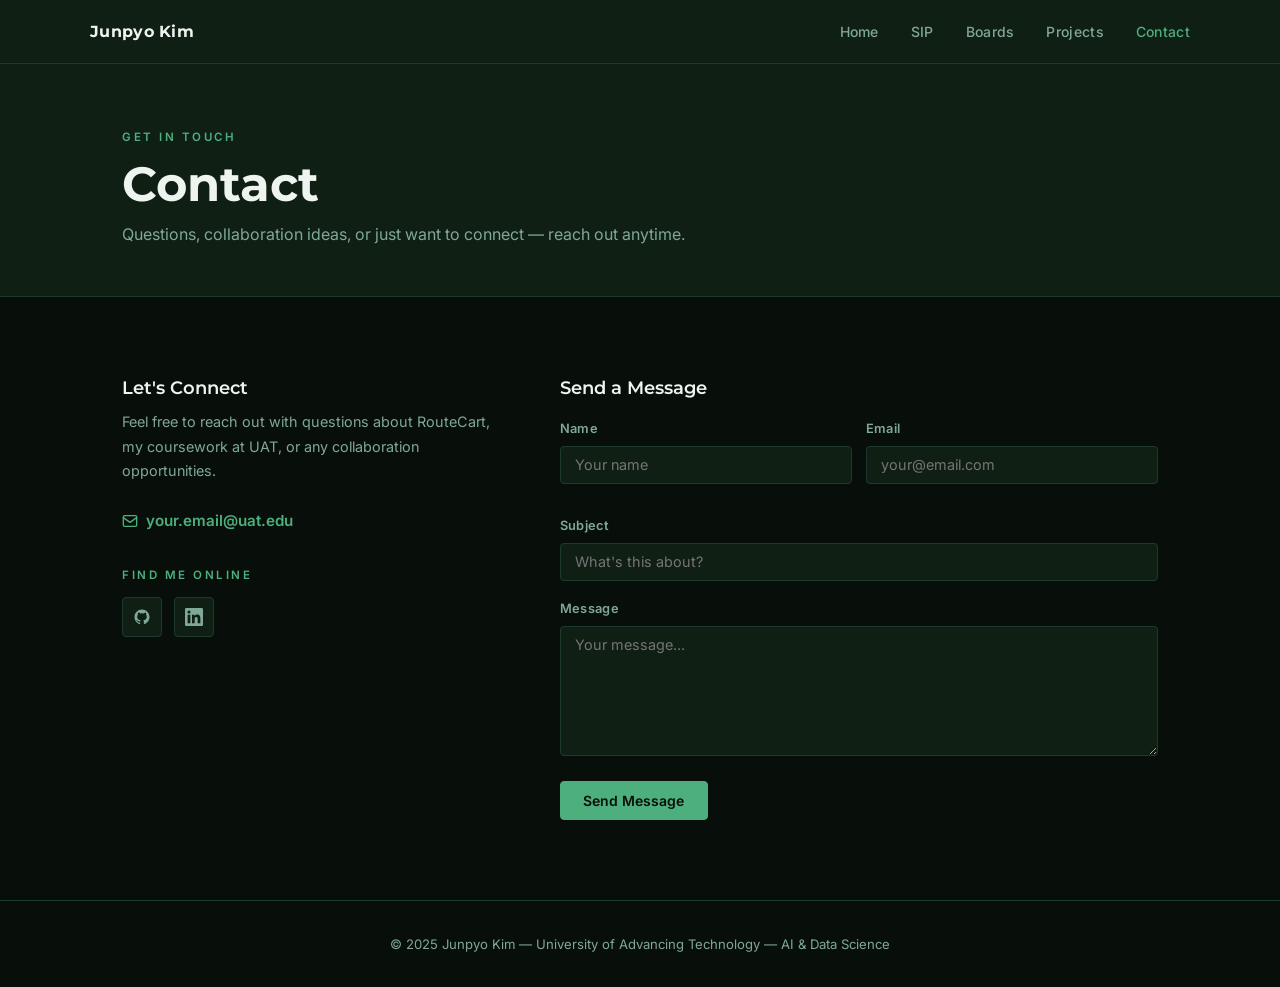
==== contact.html @ fd2a0d1b "Add SIP website: 5-page static site for RouteCart SIP311 Pages: homepage, SIP (full PPTX content + p" ====
<!DOCTYPE html>
<html lang="en">
<head>
  <meta charset="UTF-8" />
  <meta name="viewport" content="width=device-width, initial-scale=1.0" />
  <title>Contact | Junpyo Kim</title>
  <link rel="preconnect" href="https://fonts.googleapis.com" />
  <link rel="preconnect" href="https://fonts.gstatic.com" crossorigin />
  <link href="https://fonts.googleapis.com/css2?family=Inter:wght@400;500;600&family=Montserrat:wght@600;700;800&display=swap" rel="stylesheet" />
  <link rel="stylesheet" href="css/style.css" />
</head>
<body>

  <nav>
    <div class="nav-inner">
      <a href="index.html" class="nav-logo">Junpyo Kim</a>
      <ul class="nav-links">
        <li><a href="index.html">Home</a></li>
        <li><a href="sip.html">SIP</a></li>
        <li><a href="boards.html">Boards</a></li>
        <li><a href="projects.html">Projects</a></li>
        <li><a href="contact.html">Contact</a></li>
      </ul>
      <button class="hamburger" aria-label="Toggle menu">
        <span></span><span></span><span></span>
      </button>
    </div>
  </nav>

  <div class="mobile-menu">
    <a href="index.html">Home</a>
    <a href="sip.html">SIP</a>
    <a href="boards.html">Boards</a>
    <a href="projects.html">Projects</a>
    <a href="contact.html">Contact</a>
  </div>

  <main>

    <div class="page-header">
      <div class="container">
        <span class="label">Get in Touch</span>
        <h1>Contact</h1>
        <p>Questions, collaboration ideas, or just want to connect — reach out anytime.</p>
      </div>
    </div>

    <section>
      <div class="container">
        <div class="contact-layout">

          <!-- Left: Info + Social -->
          <div class="contact-info-block">
            <h3>Let's Connect</h3>
            <p>Feel free to reach out with questions about RouteCart, my coursework at UAT, or any collaboration opportunities.</p>

            <!-- Replace with your real email -->
            <a href="mailto:your.email@uat.edu" class="contact-email">
              <svg width="16" height="16" viewBox="0 0 24 24" fill="none" stroke="currentColor" stroke-width="2" stroke-linecap="round" stroke-linejoin="round">
                <rect x="2" y="4" width="20" height="16" rx="2"/>
                <path d="M2 7l10 7 10-7"/>
              </svg>
              your.email@uat.edu
            </a>

            <div>
              <span class="label" style="margin-bottom: 0.75rem;">Find Me Online</span>
              <div class="social-row">

                <!-- GitHub — replace href with your GitHub profile URL -->
                <a href="#" class="social-btn" aria-label="GitHub" title="GitHub">
                  <svg width="18" height="18" viewBox="0 0 24 24" fill="currentColor">
                    <path d="M12 2C6.477 2 2 6.477 2 12c0 4.418 2.865 8.166 6.839 9.489.5.092.682-.217.682-.482 0-.237-.009-.868-.013-1.703-2.782.604-3.369-1.342-3.369-1.342-.454-1.155-1.11-1.462-1.11-1.462-.908-.62.069-.608.069-.608 1.003.07 1.531 1.03 1.531 1.03.892 1.529 2.341 1.087 2.91.832.092-.647.35-1.088.636-1.338-2.22-.253-4.555-1.11-4.555-4.943 0-1.091.39-1.984 1.029-2.683-.103-.253-.446-1.27.098-2.647 0 0 .84-.269 2.75 1.025A9.578 9.578 0 0 1 12 6.836a9.59 9.59 0 0 1 2.504.337c1.909-1.294 2.747-1.025 2.747-1.025.546 1.377.202 2.394.1 2.647.64.699 1.028 1.592 1.028 2.683 0 3.842-2.339 4.687-4.566 4.935.359.309.678.919.678 1.852 0 1.336-.012 2.415-.012 2.743 0 .267.18.578.688.48C19.138 20.163 22 16.418 22 12c0-5.523-4.477-10-10-10z"/>
                  </svg>
                </a>

                <!-- LinkedIn — replace href with your LinkedIn profile URL -->
                <a href="#" class="social-btn" aria-label="LinkedIn" title="LinkedIn">
                  <svg width="18" height="18" viewBox="0 0 24 24" fill="currentColor">
                    <path d="M20.447 20.452h-3.554v-5.569c0-1.328-.027-3.037-1.852-3.037-1.853 0-2.136 1.445-2.136 2.939v5.667H9.351V9h3.414v1.561h.046c.477-.9 1.637-1.85 3.37-1.85 3.601 0 4.267 2.37 4.267 5.455v6.286zM5.337 7.433a2.062 2.062 0 0 1-2.063-2.065 2.064 2.064 0 1 1 2.063 2.065zm1.782 13.019H3.555V9h3.564v11.452zM22.225 0H1.771C.792 0 0 .774 0 1.729v20.542C0 23.227.792 24 1.771 24h20.451C23.2 24 24 23.227 24 22.271V1.729C24 .774 23.2 0 22.222 0h.003z"/>
                  </svg>
                </a>

                <!-- Add more social icons here as needed -->
                <!-- Instagram example:
                <a href="#" class="social-btn" aria-label="Instagram" title="Instagram">
                  <svg width="18" height="18" viewBox="0 0 24 24" fill="none" stroke="currentColor" stroke-width="2" stroke-linecap="round" stroke-linejoin="round">
                    <rect x="2" y="2" width="20" height="20" rx="5" ry="5"/>
                    <circle cx="12" cy="12" r="4"/>
                    <circle cx="17.5" cy="6.5" r="1" fill="currentColor" stroke="none"/>
                  </svg>
                </a>
                -->

              </div>
            </div>
          </div>

          <!-- Right: Inquiry Form -->
          <div>
            <h3 style="margin-bottom: 1.25rem;">Send a Message</h3>
            <form id="contact-form" novalidate>
              <div class="card-grid grid-2" style="gap: 0.85rem; margin-bottom: 0;">
                <div class="form-group">
                  <label for="name">Name</label>
                  <input type="text" id="name" name="name" placeholder="Your name" required />
                </div>
                <div class="form-group">
                  <label for="email">Email</label>
                  <input type="email" id="email" name="email" placeholder="your@email.com" required />
                </div>
              </div>
              <div class="form-group" style="margin-top: 0.85rem;">
                <label for="subject">Subject</label>
                <input type="text" id="subject" name="subject" placeholder="What's this about?" />
              </div>
              <div class="form-group">
                <label for="message">Message</label>
                <textarea id="message" name="message" placeholder="Your message..." required></textarea>
              </div>
              <button type="submit" class="btn btn-primary">Send Message</button>
              <div id="form-success">&#10003; Message received — I'll get back to you soon!</div>
            </form>
          </div>

        </div>
      </div>
    </section>

  </main>

  <footer>
    <p>&copy; 2025 Junpyo Kim &mdash; University of Advancing Technology &mdash; AI &amp; Data Science</p>
  </footer>

  <script src="js/main.js"></script>
</body>
</html>
---- css/style.css ----
/* === Variables & Reset === */
*, *::before, *::after { box-sizing: border-box; margin: 0; padding: 0; }

:root {
  --bg:         #080f0a;
  --surface:    #101f14;
  --surface-2:  #172a1c;
  --green-dark: #1a3d27;
  --accent:     #4caf7d;
  --accent-dim: rgba(76, 175, 125, 0.12);
  --accent-border: rgba(76, 175, 125, 0.3);
  --text:       #eef4f0;
  --text-muted: #7fa898;
  --border:     #1e3a2e;
  --nav-h:      64px;
  --max-w:      1100px;
  --r:          8px;
  --r-sm:       4px;
  --font-head:  'Montserrat', sans-serif;
  --font-body:  'Inter', sans-serif;
}

html { scroll-behavior: smooth; }

body {
  background: var(--bg);
  color: var(--text);
  font-family: var(--font-body);
  font-size: 16px;
  line-height: 1.7;
  min-height: 100vh;
}

a { color: var(--accent); text-decoration: none; }
a:hover { text-decoration: underline; }
img { max-width: 100%; display: block; }
ul { list-style: none; }

/* === Navigation === */
nav {
  position: fixed;
  top: 0; left: 0; right: 0;
  height: var(--nav-h);
  background: var(--surface);
  border-bottom: 1px solid var(--border);
  z-index: 100;
  display: flex;
  align-items: center;
  padding: 0 2rem;
}

.nav-inner {
  display: flex;
  align-items: center;
  justify-content: space-between;
  width: 100%;
  max-width: var(--max-w);
  margin: 0 auto;
}

.nav-logo {
  font-family: var(--font-head);
  font-size: 1rem;
  font-weight: 700;
  color: var(--text);
  letter-spacing: 0.3px;
}
.nav-logo:hover { color: var(--accent); text-decoration: none; }

.nav-links {
  display: flex;
  gap: 2rem;
}
.nav-links a {
  color: var(--text-muted);
  font-size: 0.875rem;
  font-weight: 500;
  letter-spacing: 0.3px;
  transition: color 0.2s;
}
.nav-links a:hover,
.nav-links a.active { color: var(--accent); text-decoration: none; }

.hamburger {
  display: none;
  flex-direction: column;
  gap: 5px;
  cursor: pointer;
  background: none;
  border: none;
  padding: 4px;
}
.hamburger span {
  display: block;
  width: 22px;
  height: 2px;
  background: var(--text-muted);
  border-radius: 2px;
  transition: all 0.25s;
}

.mobile-menu {
  display: none;
  position: fixed;
  top: var(--nav-h);
  left: 0; right: 0;
  background: var(--surface);
  border-bottom: 1px solid var(--border);
  padding: 0.5rem 2rem 1rem;
  z-index: 99;
}
.mobile-menu.open { display: block; }
.mobile-menu a {
  display: block;
  padding: 0.65rem 0;
  color: var(--text-muted);
  font-size: 0.95rem;
  border-bottom: 1px solid var(--border);
}
.mobile-menu a:last-child { border-bottom: none; }
.mobile-menu a.active,
.mobile-menu a:hover { color: var(--accent); text-decoration: none; }

/* === Layout === */
main { padding-top: var(--nav-h); }

.container {
  max-width: var(--max-w);
  margin: 0 auto;
  padding: 0 2rem;
}

section { padding: 5rem 0; }
section + section { border-top: 1px solid var(--border); }

/* === Typography === */
h1, h2, h3, h4 {
  font-family: var(--font-head);
  line-height: 1.2;
  color: var(--text);
}
h1 { font-size: clamp(2rem, 5vw, 3rem); font-weight: 700; }
h2 { font-size: clamp(1.4rem, 3vw, 1.9rem); font-weight: 700; }
h3 { font-size: 1.1rem; font-weight: 600; }
h4 { font-size: 0.95rem; font-weight: 600; }

.label {
  display: block;
  font-size: 0.72rem;
  font-weight: 600;
  letter-spacing: 2.5px;
  text-transform: uppercase;
  color: var(--accent);
  margin-bottom: 0.6rem;
}

.section-lead {
  color: var(--text-muted);
  max-width: 65ch;
  margin-top: 0.75rem;
  margin-bottom: 2.5rem;
}

/* === Page Header === */
.page-header {
  background: var(--surface);
  border-bottom: 1px solid var(--border);
  padding: 4rem 0 3rem;
}
.page-header .label { margin-bottom: 0.5rem; }
.page-header h1 { margin-bottom: 0.5rem; }
.page-header p { color: var(--text-muted); max-width: 60ch; }

/* === Hero === */
.hero {
  min-height: calc(100vh - var(--nav-h));
  display: flex;
  align-items: center;
  background:
    radial-gradient(ellipse at 15% 60%, rgba(26,61,39,.45) 0%, transparent 55%),
    radial-gradient(ellipse at 85% 15%, rgba(76,175,125,.06) 0%, transparent 50%),
    var(--bg);
  padding: 5rem 0;
}
.hero-eyebrow { margin-bottom: 0.75rem; }
.hero h1 { margin-bottom: 0.85rem; }
.hero-sub {
  font-size: 1.1rem;
  color: var(--text-muted);
  max-width: 54ch;
  margin-bottom: 2.25rem;
}

/* === Buttons === */
.btn-group { display: flex; gap: 0.85rem; flex-wrap: wrap; }

.btn {
  display: inline-flex;
  align-items: center;
  gap: 0.4rem;
  padding: 0.6rem 1.4rem;
  border-radius: var(--r-sm);
  font-size: 0.875rem;
  font-weight: 600;
  font-family: var(--font-body);
  cursor: pointer;
  transition: all 0.2s;
  border: 1px solid transparent;
  text-decoration: none;
}
.btn:hover { text-decoration: none; }

.btn-primary {
  background: var(--accent);
  color: #080f0a;
  border-color: var(--accent);
}
.btn-primary:hover { background: #5dc98e; color: #080f0a; }

.btn-outline {
  background: transparent;
  color: var(--accent);
  border-color: var(--accent);
}
.btn-outline:hover { background: var(--accent-dim); color: var(--accent); }

/* === Cards === */
.card {
  background: var(--surface);
  border: 1px solid var(--border);
  border-radius: var(--r);
  padding: 1.75rem;
  transition: border-color 0.2s, background 0.2s;
}
.card:hover { border-color: var(--accent); background: var(--surface-2); }

.card-grid   { display: grid; gap: 1.25rem; }
.grid-2      { grid-template-columns: repeat(2, 1fr); }
.grid-3      { grid-template-columns: repeat(3, 1fr); }

/* === Quick-nav cards (homepage) === */
.quick-cards { display: grid; grid-template-columns: repeat(4, 1fr); gap: 1rem; }

.quick-card {
  background: var(--surface);
  border: 1px solid var(--border);
  border-radius: var(--r);
  padding: 1.5rem;
  display: flex;
  flex-direction: column;
  gap: 0.4rem;
  transition: all 0.2s;
}
.quick-card:hover {
  border-color: var(--accent);
  background: var(--surface-2);
  text-decoration: none;
  transform: translateY(-2px);
}
.quick-card-icon { font-size: 1.4rem; margin-bottom: 0.3rem; }
.quick-card h3 { color: var(--text); font-size: 0.95rem; }
.quick-card p  { color: var(--text-muted); font-size: 0.82rem; line-height: 1.45; }

/* === Tags / Badges === */
.tag {
  display: inline-block;
  padding: 0.18rem 0.6rem;
  background: var(--accent-dim);
  color: var(--accent);
  border: 1px solid var(--accent-border);
  border-radius: 100px;
  font-size: 0.73rem;
  font-weight: 600;
}
.tag-course {
  background: rgba(127, 168, 152, 0.1);
  color: var(--text-muted);
  border-color: var(--border);
}
.tags { display: flex; flex-wrap: wrap; gap: 0.45rem; margin-top: 1rem; }

/* === Timeline === */
.timeline {
  position: relative;
  padding-left: 1.75rem;
  display: flex;
  flex-direction: column;
  gap: 0;
}
.timeline::before {
  content: '';
  position: absolute;
  left: 0;
  top: 8px; bottom: 8px;
  width: 2px;
  background: var(--border);
}
.timeline-item {
  position: relative;
  padding: 0 0 2rem 1.5rem;
}
.timeline-item:last-child { padding-bottom: 0; }
.timeline-item::before {
  content: '';
  position: absolute;
  left: calc(-1.75rem + -1px);
  top: 6px;
  width: 10px; height: 10px;
  background: var(--accent);
  border-radius: 50%;
  border: 2px solid var(--bg);
}
.timeline-date {
  font-size: 0.78rem;
  font-weight: 600;
  color: var(--accent);
  margin-bottom: 0.3rem;
  letter-spacing: 0.5px;
}
.timeline-item h4 { margin-bottom: 0.25rem; }
.timeline-item p { color: var(--text-muted); font-size: 0.9rem; }

/* === Prior Art === */
.prior-art-list { display: flex; flex-direction: column; gap: 0.85rem; }

.prior-art-item {
  background: var(--surface);
  border: 1px solid var(--border);
  border-radius: var(--r);
  padding: 1.1rem 1.4rem;
  display: grid;
  grid-template-columns: 180px 1fr;
  gap: 0.25rem 1.5rem;
  align-items: start;
  transition: border-color 0.2s;
}
.prior-art-item:hover { border-color: var(--border); }

.prior-art-name {
  font-weight: 600;
  font-size: 0.9rem;
  color: var(--text);
  grid-row: 1;
}
.prior-art-diff {
  font-size: 0.82rem;
  color: var(--accent);
  font-weight: 500;
  font-style: italic;
  grid-row: 2;
}
.prior-art-desc {
  color: var(--text-muted);
  font-size: 0.875rem;
  grid-column: 2;
  grid-row: 1 / span 2;
  align-self: center;
}

/* === Placeholders === */
.placeholder-box {
  background: var(--surface);
  border: 2px dashed var(--border);
  border-radius: var(--r);
  padding: 3rem 2rem;
  text-align: center;
  color: var(--text-muted);
}
.placeholder-box h3 { color: var(--text); margin-bottom: 0.5rem; }
.placeholder-box p { font-size: 0.9rem; }

.image-grid {
  display: grid;
  grid-template-columns: repeat(3, 1fr);
  gap: 1rem;
  margin-top: 1.5rem;
}
.image-slot {
  aspect-ratio: 4/3;
  background: var(--surface);
  border: 2px dashed var(--border);
  border-radius: var(--r);
  display: flex;
  align-items: center;
  justify-content: center;
  flex-direction: column;
  gap: 0.4rem;
  color: var(--text-muted);
  font-size: 0.78rem;
  text-align: center;
}
.image-slot svg { opacity: 0.35; }

/* === SIP Brief slot === */
.brief-slot {
  background: var(--surface);
  border: 1px solid var(--border);
  border-radius: var(--r);
  overflow: hidden;
}
.brief-slot iframe {
  width: 100%;
  height: 600px;
  border: none;
  display: block;
}

/* === Boards === */
.objective-card {
  background: var(--surface);
  border: 1px solid var(--border);
  border-radius: var(--r);
  padding: 1.75rem;
  transition: all 0.2s;
}
.objective-card:hover { border-color: var(--accent); background: var(--surface-2); }
.obj-number {
  font-size: 2.5rem;
  font-weight: 800;
  font-family: var(--font-head);
  color: var(--accent);
  opacity: 0.25;
  line-height: 1;
  margin-bottom: 0.75rem;
}
.objective-card h3 { margin-bottom: 0.5rem; }
.objective-card p  { color: var(--text-muted); font-size: 0.875rem; }

/* === Contact === */
.contact-layout {
  display: grid;
  grid-template-columns: 1fr 1.6fr;
  gap: 4rem;
  align-items: start;
}
.contact-info-block h3 { margin-bottom: 0.75rem; }
.contact-info-block p  { color: var(--text-muted); margin-bottom: 1.5rem; font-size: 0.9rem; }

.contact-email {
  display: inline-flex;
  align-items: center;
  gap: 0.5rem;
  font-weight: 600;
  color: var(--accent);
  margin-bottom: 2rem;
  font-size: 0.95rem;
}
.contact-email:hover { text-decoration: underline; }

.social-row { display: flex; gap: 0.75rem; margin-top: 0.5rem; }

.social-btn {
  display: flex;
  align-items: center;
  justify-content: center;
  width: 40px; height: 40px;
  background: var(--surface);
  border: 1px solid var(--border);
  border-radius: var(--r-sm);
  color: var(--text-muted);
  transition: all 0.2s;
}
.social-btn:hover {
  border-color: var(--accent);
  color: var(--accent);
  background: var(--surface-2);
  text-decoration: none;
}

/* === Form === */
.form-group { margin-bottom: 1.1rem; }
.form-group label {
  display: block;
  font-size: 0.8rem;
  font-weight: 600;
  color: var(--text-muted);
  margin-bottom: 0.35rem;
  letter-spacing: 0.3px;
}
.form-group input,
.form-group textarea {
  width: 100%;
  padding: 0.6rem 0.9rem;
  background: var(--surface);
  border: 1px solid var(--border);
  border-radius: var(--r-sm);
  color: var(--text);
  font-family: var(--font-body);
  font-size: 0.9rem;
  transition: border-color 0.2s;
}
.form-group input:focus,
.form-group textarea:focus { outline: none; border-color: var(--accent); }
.form-group textarea { resize: vertical; min-height: 130px; }

#form-success {
  display: none;
  padding: 0.85rem 1rem;
  background: rgba(76, 175, 125, 0.1);
  border: 1px solid var(--accent);
  border-radius: var(--r-sm);
  color: var(--accent);
  font-size: 0.875rem;
  margin-top: 0.75rem;
}

/* === About (homepage) === */
.about-layout {
  display: grid;
  grid-template-columns: 220px 1fr;
  gap: 4rem;
  align-items: start;
}
.about-side .label { margin-bottom: 1rem; }
.about-side p { color: var(--text-muted); font-size: 0.85rem; line-height: 1.6; }
.about-body p { color: var(--text-muted); line-height: 1.85; margin-bottom: 1rem; }
.about-body p:last-child { margin-bottom: 0; }

/* === Project card === */
.project-card {
  background: var(--surface);
  border: 1px solid var(--border);
  border-radius: var(--r);
  padding: 2rem;
  transition: all 0.2s;
}
.project-card:hover { border-color: var(--accent); background: var(--surface-2); }
.project-card-header {
  display: flex;
  align-items: flex-start;
  justify-content: space-between;
  gap: 1rem;
  margin-bottom: 0.75rem;
}
.project-title { font-family: var(--font-head); font-size: 1.25rem; font-weight: 700; }
.project-card p { color: var(--text-muted); font-size: 0.9rem; margin-bottom: 1.25rem; }

/* === Footer === */
footer {
  border-top: 1px solid var(--border);
  padding: 2rem;
  text-align: center;
  color: var(--text-muted);
  font-size: 0.82rem;
}

/* === Divider line === */
.divider {
  height: 1px;
  background: var(--border);
  margin: 2.5rem 0;
}

/* === Responsive === */
@media (max-width: 960px) {
  .nav-links { display: none; }
  .hamburger { display: flex; }

  .quick-cards { grid-template-columns: repeat(2, 1fr); }

  .grid-2, .grid-3 { grid-template-columns: 1fr; }

  .about-layout,
  .contact-layout {
    grid-template-columns: 1fr;
    gap: 2.5rem;
  }

  .prior-art-item {
    grid-template-columns: 1fr;
  }
  .prior-art-desc { grid-column: 1; grid-row: auto; }

  .image-grid { grid-template-columns: repeat(2, 1fr); }
}

@media (max-width: 600px) {
  .container { padding: 0 1.25rem; }
  section { padding: 3rem 0; }
  .hero { min-height: auto; padding: 5rem 0 3rem; }
  .quick-cards { grid-template-columns: 1fr; }
  .image-grid { grid-template-columns: 1fr; }
  nav { padding: 0 1.25rem; }
}
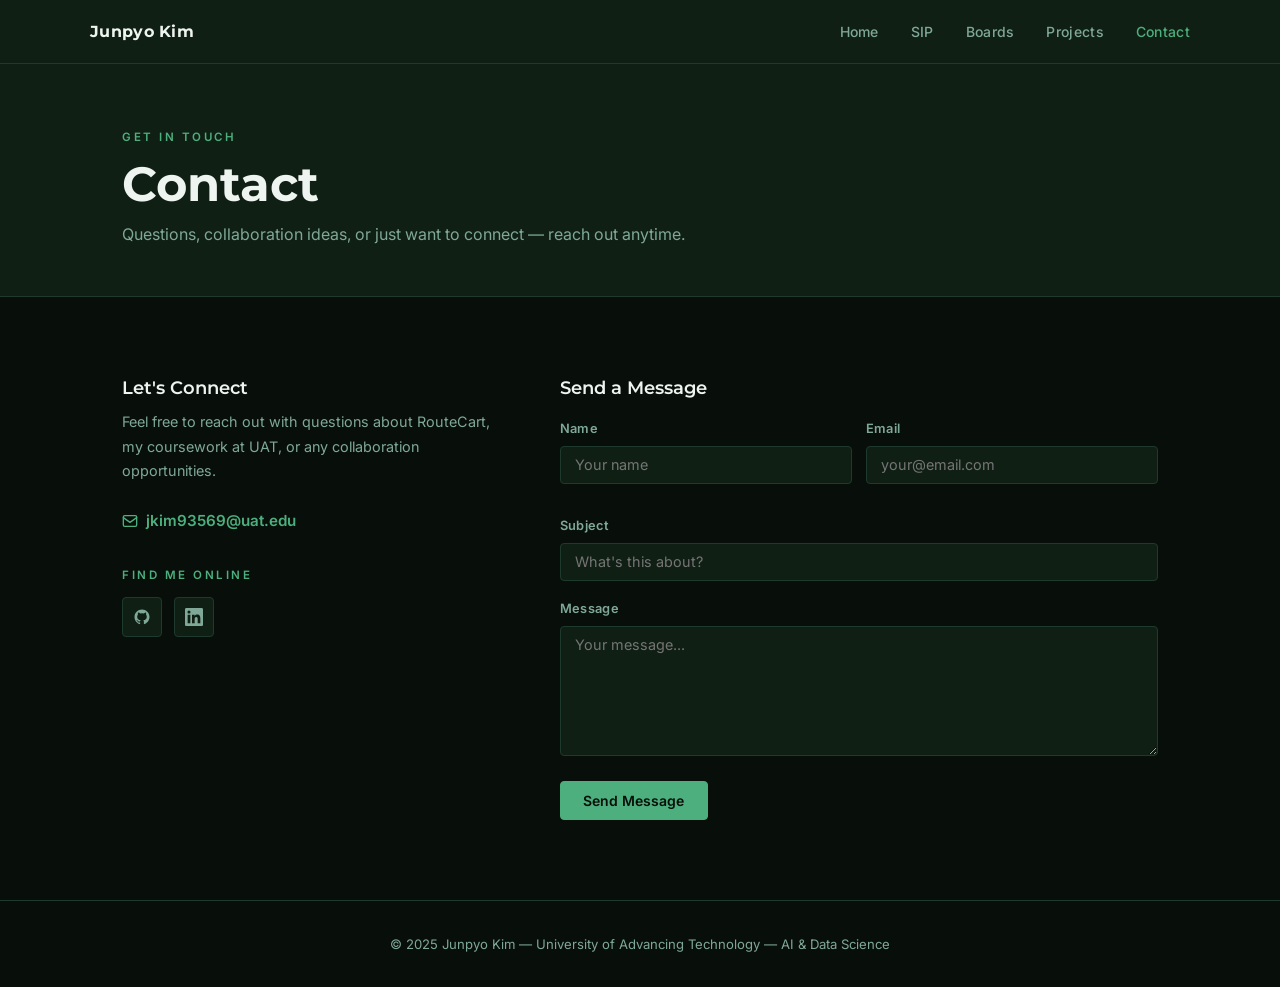
==== commit 025387e0: "Initial site" ====
--- a/contact.html
+++ b/contact.html
@@ -55,12 +55,12 @@
             <p>Feel free to reach out with questions about RouteCart, my coursework at UAT, or any collaboration opportunities.</p>
 
             <!-- Replace with your real email -->
-            <a href="mailto:your.email@uat.edu" class="contact-email">
+            <a href="mailto:jkim93569@uat.edu" class="contact-email">
               <svg width="16" height="16" viewBox="0 0 24 24" fill="none" stroke="currentColor" stroke-width="2" stroke-linecap="round" stroke-linejoin="round">
                 <rect x="2" y="4" width="20" height="16" rx="2"/>
                 <path d="M2 7l10 7 10-7"/>
               </svg>
-              your.email@uat.edu
+              jkim93569@uat.edu
             </a>
 
             <div>
@@ -68,14 +68,14 @@
               <div class="social-row">
 
                 <!-- GitHub — replace href with your GitHub profile URL -->
-                <a href="#" class="social-btn" aria-label="GitHub" title="GitHub">
+                <a href="https://github.com/junk-1" class="social-btn" aria-label="GitHub" title="GitHub">
                   <svg width="18" height="18" viewBox="0 0 24 24" fill="currentColor">
                     <path d="M12 2C6.477 2 2 6.477 2 12c0 4.418 2.865 8.166 6.839 9.489.5.092.682-.217.682-.482 0-.237-.009-.868-.013-1.703-2.782.604-3.369-1.342-3.369-1.342-.454-1.155-1.11-1.462-1.11-1.462-.908-.62.069-.608.069-.608 1.003.07 1.531 1.03 1.531 1.03.892 1.529 2.341 1.087 2.91.832.092-.647.35-1.088.636-1.338-2.22-.253-4.555-1.11-4.555-4.943 0-1.091.39-1.984 1.029-2.683-.103-.253-.446-1.27.098-2.647 0 0 .84-.269 2.75 1.025A9.578 9.578 0 0 1 12 6.836a9.59 9.59 0 0 1 2.504.337c1.909-1.294 2.747-1.025 2.747-1.025.546 1.377.202 2.394.1 2.647.64.699 1.028 1.592 1.028 2.683 0 3.842-2.339 4.687-4.566 4.935.359.309.678.919.678 1.852 0 1.336-.012 2.415-.012 2.743 0 .267.18.578.688.48C19.138 20.163 22 16.418 22 12c0-5.523-4.477-10-10-10z"/>
                   </svg>
                 </a>
 
                 <!-- LinkedIn — replace href with your LinkedIn profile URL -->
-                <a href="#" class="social-btn" aria-label="LinkedIn" title="LinkedIn">
+                <a href="www.linkedin.com/in/junpyo-kim-5ba407157" class="social-btn" aria-label="LinkedIn" title="LinkedIn">
                   <svg width="18" height="18" viewBox="0 0 24 24" fill="currentColor">
                     <path d="M20.447 20.452h-3.554v-5.569c0-1.328-.027-3.037-1.852-3.037-1.853 0-2.136 1.445-2.136 2.939v5.667H9.351V9h3.414v1.561h.046c.477-.9 1.637-1.85 3.37-1.85 3.601 0 4.267 2.37 4.267 5.455v6.286zM5.337 7.433a2.062 2.062 0 0 1-2.063-2.065 2.064 2.064 0 1 1 2.063 2.065zm1.782 13.019H3.555V9h3.564v11.452zM22.225 0H1.771C.792 0 0 .774 0 1.729v20.542C0 23.227.792 24 1.771 24h20.451C23.2 24 24 23.227 24 22.271V1.729C24 .774 23.2 0 22.222 0h.003z"/>
                   </svg>
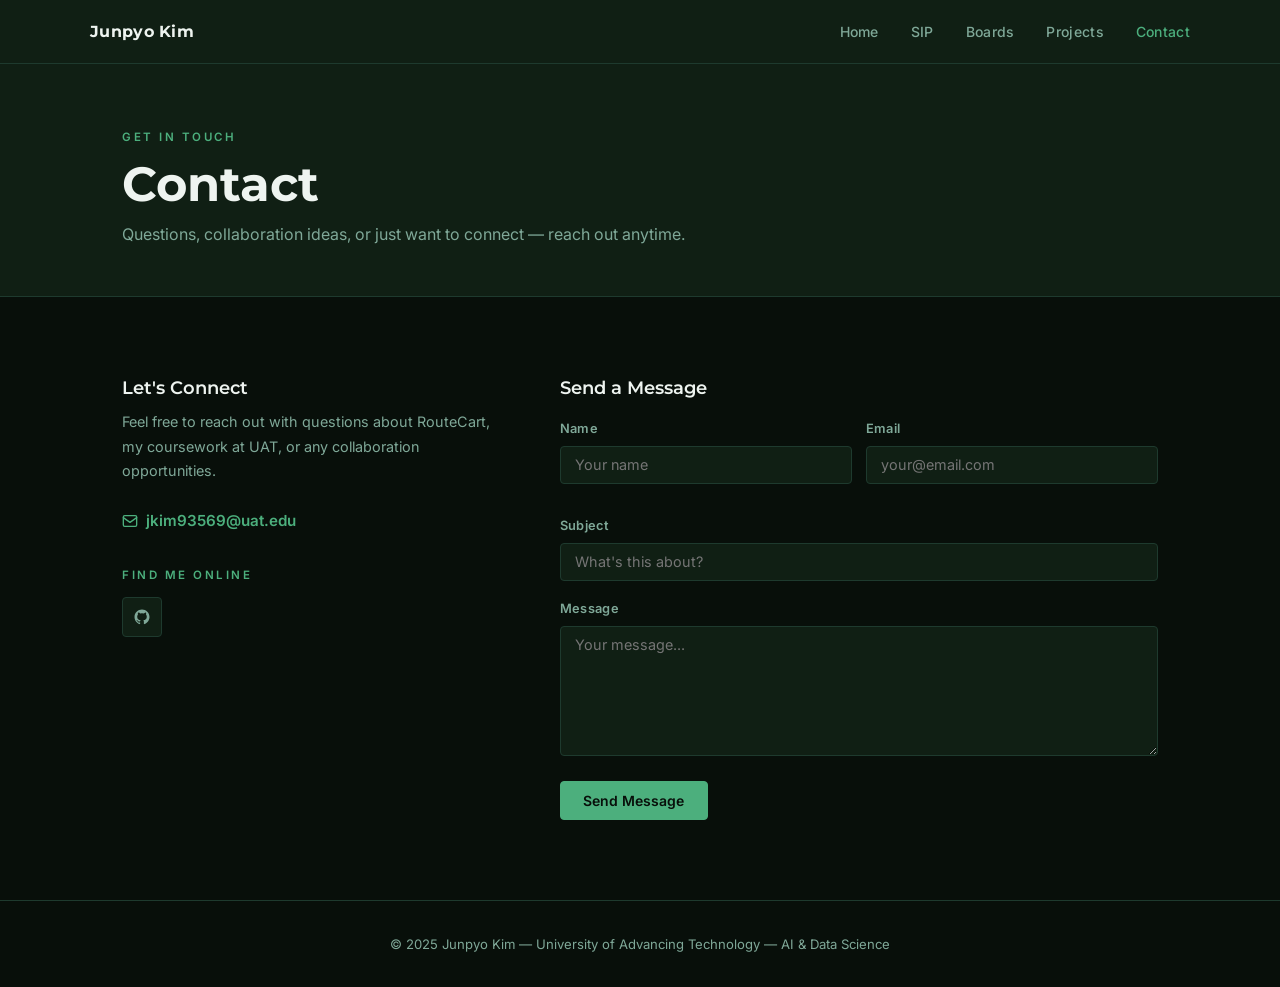
==== commit 8b615988: "Update contact.html" ====
--- a/contact.html
+++ b/contact.html
@@ -74,8 +74,8 @@
                   </svg>
                 </a>
 
-                <!-- LinkedIn — replace href with your LinkedIn profile URL -->
-                <a href="www.linkedin.com/in/junpyo-kim-5ba407157" class="social-btn" aria-label="LinkedIn" title="LinkedIn">
+                <!-- LinkedIn — replace href with your LinkedIn profile URL 
+                <a href="https://linkedin.com/in/junpyo-kim-5ba407157" class="social-btn" aria-label="LinkedIn" title="LinkedIn">
                   <svg width="18" height="18" viewBox="0 0 24 24" fill="currentColor">
                     <path d="M20.447 20.452h-3.554v-5.569c0-1.328-.027-3.037-1.852-3.037-1.853 0-2.136 1.445-2.136 2.939v5.667H9.351V9h3.414v1.561h.046c.477-.9 1.637-1.85 3.37-1.85 3.601 0 4.267 2.37 4.267 5.455v6.286zM5.337 7.433a2.062 2.062 0 0 1-2.063-2.065 2.064 2.064 0 1 1 2.063 2.065zm1.782 13.019H3.555V9h3.564v11.452zM22.225 0H1.771C.792 0 0 .774 0 1.729v20.542C0 23.227.792 24 1.771 24h20.451C23.2 24 24 23.227 24 22.271V1.729C24 .774 23.2 0 22.222 0h.003z"/>
                   </svg>
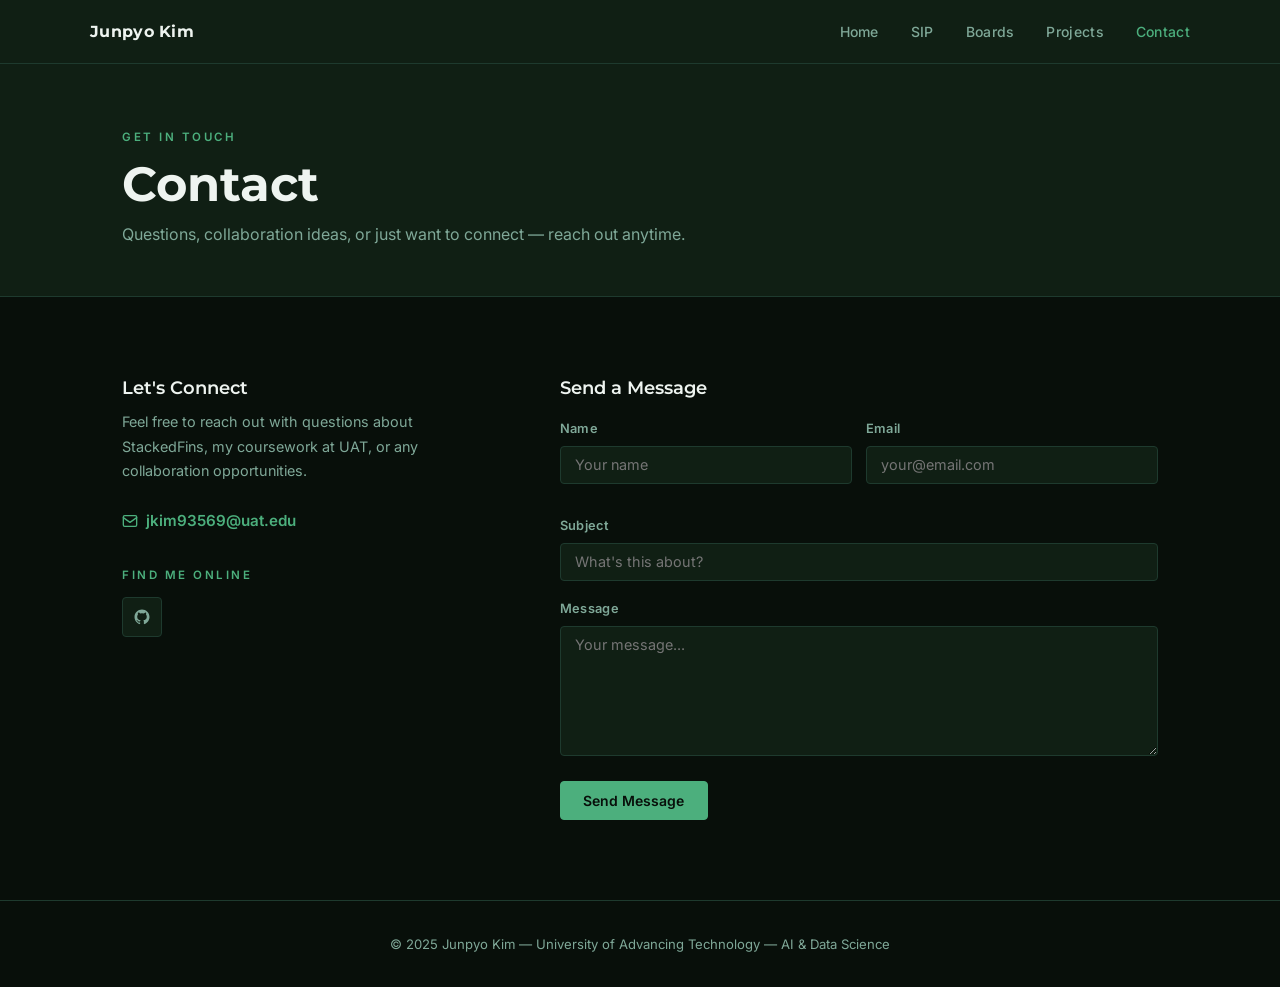
==== commit b0d8b486: "RouteCart to StackedFins" ====
--- a/contact.html
+++ b/contact.html
@@ -52,7 +52,7 @@
           <!-- Left: Info + Social -->
           <div class="contact-info-block">
             <h3>Let's Connect</h3>
-            <p>Feel free to reach out with questions about RouteCart, my coursework at UAT, or any collaboration opportunities.</p>
+            <p>Feel free to reach out with questions about StackedFins, my coursework at UAT, or any collaboration opportunities.</p>
 
             <!-- Replace with your real email -->
             <a href="mailto:jkim93569@uat.edu" class="contact-email">
@@ -71,13 +71,6 @@
                 <a href="https://github.com/junk-1" class="social-btn" aria-label="GitHub" title="GitHub">
                   <svg width="18" height="18" viewBox="0 0 24 24" fill="currentColor">
                     <path d="M12 2C6.477 2 2 6.477 2 12c0 4.418 2.865 8.166 6.839 9.489.5.092.682-.217.682-.482 0-.237-.009-.868-.013-1.703-2.782.604-3.369-1.342-3.369-1.342-.454-1.155-1.11-1.462-1.11-1.462-.908-.62.069-.608.069-.608 1.003.07 1.531 1.03 1.531 1.03.892 1.529 2.341 1.087 2.91.832.092-.647.35-1.088.636-1.338-2.22-.253-4.555-1.11-4.555-4.943 0-1.091.39-1.984 1.029-2.683-.103-.253-.446-1.27.098-2.647 0 0 .84-.269 2.75 1.025A9.578 9.578 0 0 1 12 6.836a9.59 9.59 0 0 1 2.504.337c1.909-1.294 2.747-1.025 2.747-1.025.546 1.377.202 2.394.1 2.647.64.699 1.028 1.592 1.028 2.683 0 3.842-2.339 4.687-4.566 4.935.359.309.678.919.678 1.852 0 1.336-.012 2.415-.012 2.743 0 .267.18.578.688.48C19.138 20.163 22 16.418 22 12c0-5.523-4.477-10-10-10z"/>
-                  </svg>
-                </a>
-
-                <!-- LinkedIn — replace href with your LinkedIn profile URL 
-                <a href="https://linkedin.com/in/junpyo-kim-5ba407157" class="social-btn" aria-label="LinkedIn" title="LinkedIn">
-                  <svg width="18" height="18" viewBox="0 0 24 24" fill="currentColor">
-                    <path d="M20.447 20.452h-3.554v-5.569c0-1.328-.027-3.037-1.852-3.037-1.853 0-2.136 1.445-2.136 2.939v5.667H9.351V9h3.414v1.561h.046c.477-.9 1.637-1.85 3.37-1.85 3.601 0 4.267 2.37 4.267 5.455v6.286zM5.337 7.433a2.062 2.062 0 0 1-2.063-2.065 2.064 2.064 0 1 1 2.063 2.065zm1.782 13.019H3.555V9h3.564v11.452zM22.225 0H1.771C.792 0 0 .774 0 1.729v20.542C0 23.227.792 24 1.771 24h20.451C23.2 24 24 23.227 24 22.271V1.729C24 .774 23.2 0 22.222 0h.003z"/>
                   </svg>
                 </a>
 
